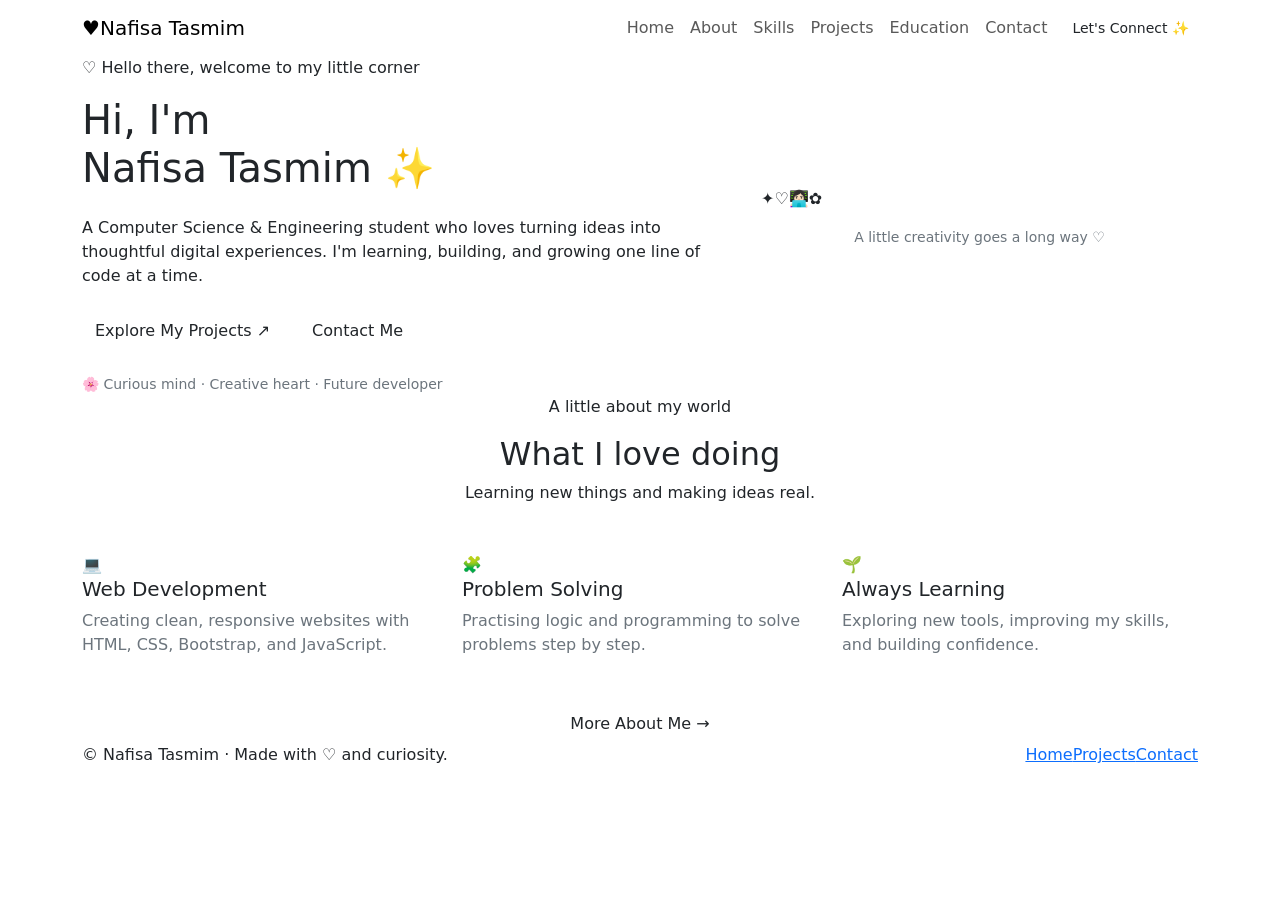
==== index.html @ cc156fcd "Add files via upload" ====
<!doctype html><html lang="en"><head><meta charset="utf-8"><meta name="viewport" content="width=device-width, initial-scale=1"><meta name="description" content="Nafisa Tasmim's CSE student portfolio"><title>Home | Nafisa Tasmim</title><link href="https://cdn.jsdelivr.net/npm/bootstrap@5.3.3/dist/css/bootstrap.min.css" rel="stylesheet"><link rel="stylesheet" href="css/style.css"></head><body><nav class="navbar navbar-expand-lg sticky-top"><div class="container"><a class="navbar-brand" href="index.html"><span class="brand-heart">♥</span>Nafisa Tasmim</a><button class="navbar-toggler" type="button" data-bs-toggle="collapse" data-bs-target="#mainNav" aria-controls="mainNav" aria-expanded="false" aria-label="Toggle navigation"><span class="navbar-toggler-icon"></span></button><div class="collapse navbar-collapse" id="mainNav"><ul class="navbar-nav ms-auto align-items-lg-center"><li class="nav-item"><a class="nav-link" href="index.html">Home</a></li><li class="nav-item"><a class="nav-link" href="about.html">About</a></li><li class="nav-item"><a class="nav-link" href="skills.html">Skills</a></li><li class="nav-item"><a class="nav-link" href="projects.html">Projects</a></li><li class="nav-item"><a class="nav-link" href="education.html">Education</a></li><li class="nav-item"><a class="nav-link" href="contact.html">Contact</a></li><li class="nav-item ms-lg-2 mt-2 mt-lg-0"><a class="btn btn-pink btn-sm" href="contact.html">Let's Connect ✨</a></li></ul></div></div></nav><main><section class="hero"><div class="container"><div class="row align-items-center g-5"><div class="col-lg-7 reveal"><p class="eyebrow mb-3">♡ Hello there, welcome to my little corner</p><h1>Hi, I'm<br><span>Nafisa Tasmim</span> ✨</h1><p class="lead-copy mt-4">A Computer Science & Engineering student who loves turning ideas into thoughtful digital experiences. I'm learning, building, and growing one line of code at a time.</p><div class="d-flex flex-wrap gap-3 mt-4 hero-actions"><a class="btn btn-pink" href="projects.html">Explore My Projects ↗</a><a class="btn btn-outline-pink" href="contact.html">Contact Me</a></div><div class="mt-4 text-secondary small">🌸 Curious mind · Creative heart · Future developer</div></div><div class="col-lg-5 reveal"><div class="avatar-wrap"><span class="sparkle" style="top:10%;left:12%">✦</span><span class="sparkle" style="right:9%;top:20%">♡</span><span class="avatar-face" role="img" aria-label="Cute illustrated avatar">👩🏻‍💻</span><span class="sparkle" style="bottom:8%;right:13%">✿</span></div><p class="text-center text-secondary small mt-3">A little creativity goes a long way ♡</p></div></div></div></section><section class="section-pad"><div class="container"><div class="text-center mb-5"><p class="eyebrow">A little about my world</p><h2 class="section-title">What I love doing</h2><p class="section-subtitle">Learning new things and making ideas real.</p></div><div class="row g-4"><div class="col-md-4 reveal"><div class="soft-card"><div class="icon-bubble">💻</div><h5>Web Development</h5><p class="text-secondary mb-0">Creating clean, responsive websites with HTML, CSS, Bootstrap, and JavaScript.</p></div></div><div class="col-md-4 reveal"><div class="soft-card"><div class="icon-bubble">🧩</div><h5>Problem Solving</h5><p class="text-secondary mb-0">Practising logic and programming to solve problems step by step.</p></div></div><div class="col-md-4 reveal"><div class="soft-card"><div class="icon-bubble">🌱</div><h5>Always Learning</h5><p class="text-secondary mb-0">Exploring new tools, improving my skills, and building confidence.</p></div></div></div><div class="text-center mt-5"><a href="about.html" class="btn btn-outline-pink">More About Me →</a></div></div></section></main><footer class="footer"><div class="container d-flex flex-column flex-sm-row justify-content-between align-items-center gap-2"><span>© <span data-year></span> Nafisa Tasmim · Made with ♡ and curiosity.</span><span><a href="index.html">Home</a><a href="projects.html">Projects</a><a href="contact.html">Contact</a></span></div></footer><script src="https://cdn.jsdelivr.net/npm/bootstrap@5.3.3/dist/js/bootstrap.bundle.min.js"></script><script src="js/script.js"></script></body></html>
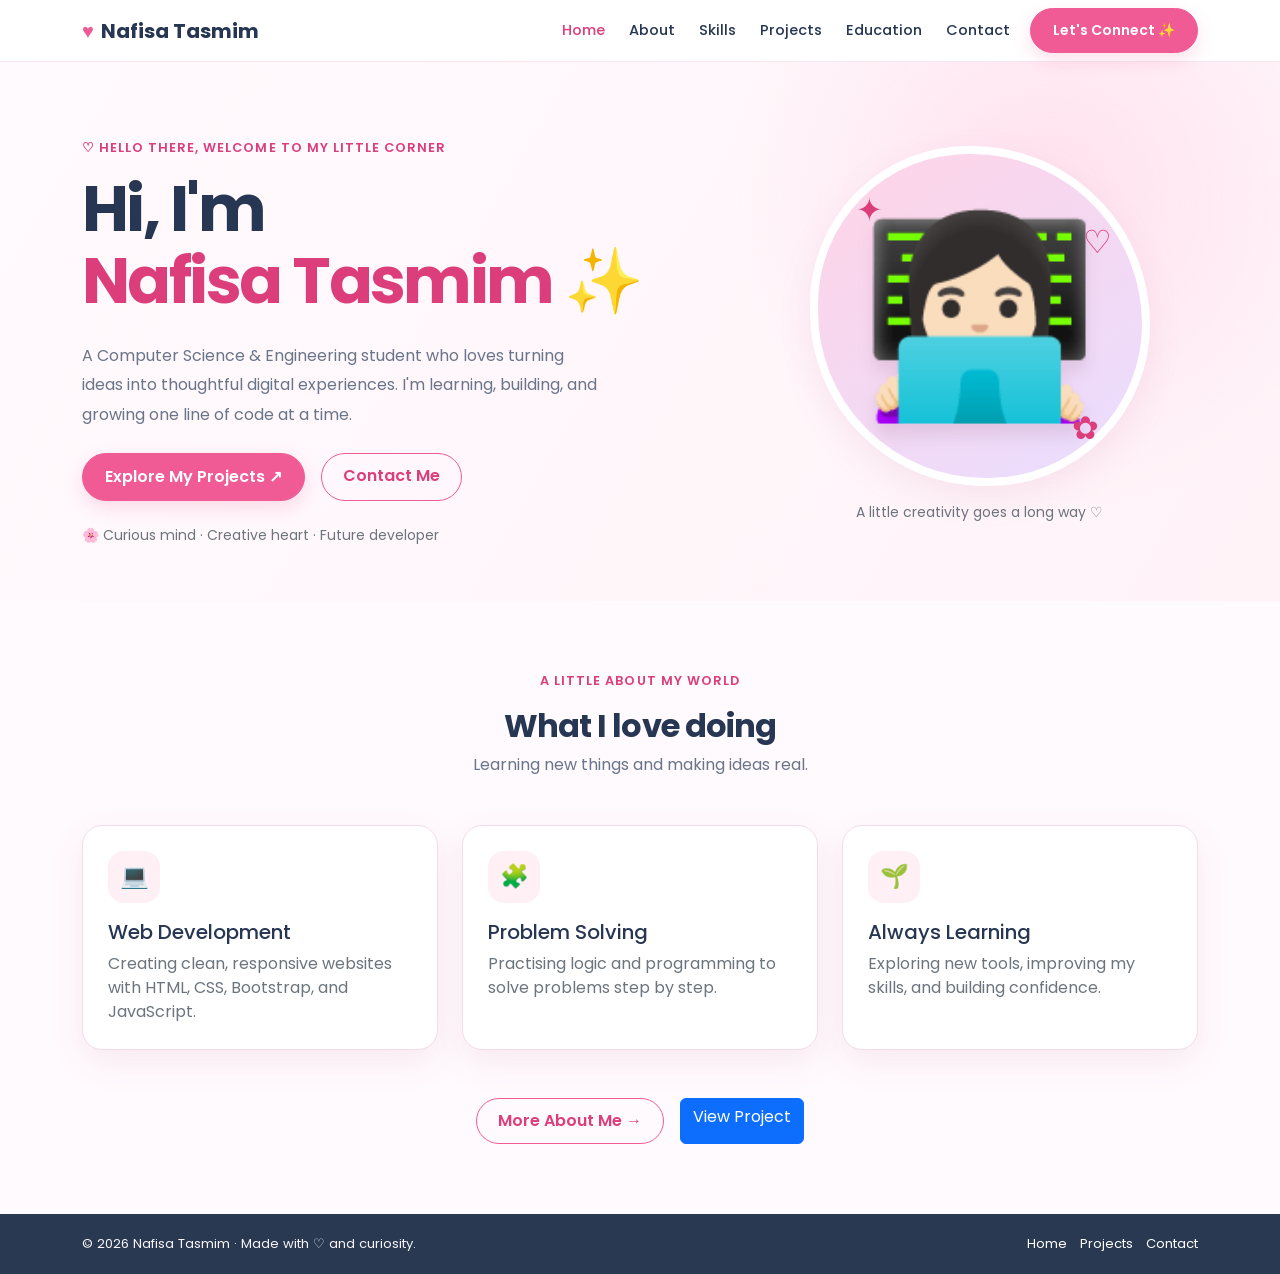
==== commit f2ae2688: "Update index.html" ====
--- a/index.html
+++ b/index.html
@@ -1 +1,113 @@
-<!doctype html><html lang="en"><head><meta charset="utf-8"><meta name="viewport" content="width=device-width, initial-scale=1"><meta name="description" content="Nafisa Tasmim's CSE student portfolio"><title>Home | Nafisa Tasmim</title><link href="https://cdn.jsdelivr.net/npm/bootstrap@5.3.3/dist/css/bootstrap.min.css" rel="stylesheet"><link rel="stylesheet" href="css/style.css"></head><body><nav class="navbar navbar-expand-lg sticky-top"><div class="container"><a class="navbar-brand" href="index.html"><span class="brand-heart">♥</span>Nafisa Tasmim</a><button class="navbar-toggler" type="button" data-bs-toggle="collapse" data-bs-target="#mainNav" aria-controls="mainNav" aria-expanded="false" aria-label="Toggle navigation"><span class="navbar-toggler-icon"></span></button><div class="collapse navbar-collapse" id="mainNav"><ul class="navbar-nav ms-auto align-items-lg-center"><li class="nav-item"><a class="nav-link" href="index.html">Home</a></li><li class="nav-item"><a class="nav-link" href="about.html">About</a></li><li class="nav-item"><a class="nav-link" href="skills.html">Skills</a></li><li class="nav-item"><a class="nav-link" href="projects.html">Projects</a></li><li class="nav-item"><a class="nav-link" href="education.html">Education</a></li><li class="nav-item"><a class="nav-link" href="contact.html">Contact</a></li><li class="nav-item ms-lg-2 mt-2 mt-lg-0"><a class="btn btn-pink btn-sm" href="contact.html">Let's Connect ✨</a></li></ul></div></div></nav><main><section class="hero"><div class="container"><div class="row align-items-center g-5"><div class="col-lg-7 reveal"><p class="eyebrow mb-3">♡ Hello there, welcome to my little corner</p><h1>Hi, I'm<br><span>Nafisa Tasmim</span> ✨</h1><p class="lead-copy mt-4">A Computer Science & Engineering student who loves turning ideas into thoughtful digital experiences. I'm learning, building, and growing one line of code at a time.</p><div class="d-flex flex-wrap gap-3 mt-4 hero-actions"><a class="btn btn-pink" href="projects.html">Explore My Projects ↗</a><a class="btn btn-outline-pink" href="contact.html">Contact Me</a></div><div class="mt-4 text-secondary small">🌸 Curious mind · Creative heart · Future developer</div></div><div class="col-lg-5 reveal"><div class="avatar-wrap"><span class="sparkle" style="top:10%;left:12%">✦</span><span class="sparkle" style="right:9%;top:20%">♡</span><span class="avatar-face" role="img" aria-label="Cute illustrated avatar">👩🏻‍💻</span><span class="sparkle" style="bottom:8%;right:13%">✿</span></div><p class="text-center text-secondary small mt-3">A little creativity goes a long way ♡</p></div></div></div></section><section class="section-pad"><div class="container"><div class="text-center mb-5"><p class="eyebrow">A little about my world</p><h2 class="section-title">What I love doing</h2><p class="section-subtitle">Learning new things and making ideas real.</p></div><div class="row g-4"><div class="col-md-4 reveal"><div class="soft-card"><div class="icon-bubble">💻</div><h5>Web Development</h5><p class="text-secondary mb-0">Creating clean, responsive websites with HTML, CSS, Bootstrap, and JavaScript.</p></div></div><div class="col-md-4 reveal"><div class="soft-card"><div class="icon-bubble">🧩</div><h5>Problem Solving</h5><p class="text-secondary mb-0">Practising logic and programming to solve problems step by step.</p></div></div><div class="col-md-4 reveal"><div class="soft-card"><div class="icon-bubble">🌱</div><h5>Always Learning</h5><p class="text-secondary mb-0">Exploring new tools, improving my skills, and building confidence.</p></div></div></div><div class="text-center mt-5"><a href="about.html" class="btn btn-outline-pink">More About Me →</a></div></div></section></main><footer class="footer"><div class="container d-flex flex-column flex-sm-row justify-content-between align-items-center gap-2"><span>© <span data-year></span> Nafisa Tasmim · Made with ♡ and curiosity.</span><span><a href="index.html">Home</a><a href="projects.html">Projects</a><a href="contact.html">Contact</a></span></div></footer><script src="https://cdn.jsdelivr.net/npm/bootstrap@5.3.3/dist/js/bootstrap.bundle.min.js"></script><script src="js/script.js"></script></body></html>+<!doctype html>
+<html lang="en">
+<head>
+    <meta charset="utf-8">
+    <meta name="viewport" content="width=device-width, initial-scale=1">
+    <meta name="description" content="Nafisa Tasmim's CSE student portfolio">
+    <title>Home | Nafisa Tasmim</title>
+    <link href="https://cdn.jsdelivr.net/npm/bootstrap@5.3.3/dist/css/bootstrap.min.css" rel="stylesheet">
+    <link rel="stylesheet" href="css/style.css">
+</head>
+<body>
+    <nav class="navbar navbar-expand-lg sticky-top">
+        <div class="container">
+            <a class="navbar-brand" href="index.html"><span class="brand-heart">♥</span>Nafisa Tasmim</a>
+            <button class="navbar-toggler" type="button" data-bs-toggle="collapse" data-bs-target="#mainNav" aria-controls="mainNav" aria-expanded="false" aria-label="Toggle navigation">
+                <span class="navbar-toggler-icon"></span>
+            </button>
+            <div class="collapse navbar-collapse" id="mainNav">
+                <ul class="navbar-nav ms-auto align-items-lg-center">
+                    <li class="nav-item"><a class="nav-link" href="index.html">Home</a></li>
+                    <li class="nav-item"><a class="nav-link" href="about.html">About</a></li>
+                    <li class="nav-item"><a class="nav-link" href="skills.html">Skills</a></li>
+                    <li class="nav-item"><a class="nav-link" href="projects.html">Projects</a></li>
+                    <li class="nav-item"><a class="nav-link" href="education.html">Education</a></li>
+                    <li class="nav-item"><a class="nav-link" href="contact.html">Contact</a></li>
+                    <li class="nav-item ms-lg-2 mt-2 mt-lg-0"><a class="btn btn-pink btn-sm" href="contact.html">Let's Connect ✨</a></li>
+                </ul>
+            </div>
+        </div>
+    </nav>
+
+    <main>
+        <section class="hero">
+            <div class="container">
+                <div class="row align-items-center g-5">
+                    <div class="col-lg-7 reveal">
+                        <p class="eyebrow mb-3">♡ Hello there, welcome to my little corner</p>
+                        <h1>Hi, I'm<br><span>Nafisa Tasmim</span> ✨</h1>
+                        <p class="lead-copy mt-4">A Computer Science & Engineering student who loves turning ideas into thoughtful digital experiences. I'm learning, building, and growing one line of code at a time.</p>
+                        <div class="d-flex flex-wrap gap-3 mt-4 hero-actions">
+                            <a class="btn btn-pink" href="projects.html">Explore My Projects ↗</a>
+                            <a class="btn btn-outline-pink" href="contact.html">Contact Me</a>
+                        </div>
+                        <div class="mt-4 text-secondary small">🌸 Curious mind · Creative heart · Future developer</div>
+                    </div>
+                    <div class="col-lg-5 reveal">
+                        <div class="avatar-wrap">
+                            <span class="sparkle" style="top:10%;left:12%">✦</span>
+                            <span class="sparkle" style="right:9%;top:20%">♡</span>
+                            <span class="avatar-face" role="img" aria-label="Cute illustrated avatar">👩🏻‍💻</span>
+                            <span class="sparkle" style="bottom:8%;right:13%">✿</span>
+                        </div>
+                        <p class="text-center text-secondary small mt-3">A little creativity goes a long way ♡</p>
+                    </div>
+                </div>
+            </div>
+        </section>
+
+        <section class="section-pad">
+            <div class="container">
+                <div class="text-center mb-5">
+                    <p class="eyebrow">A little about my world</p>
+                    <h2 class="section-title">What I love doing</h2>
+                    <p class="section-subtitle">Learning new things and making ideas real.</p>
+                </div>
+                <div class="row g-4">
+                    <div class="col-md-4 reveal">
+                        <div class="soft-card">
+                            <div class="icon-bubble">💻</div>
+                            <h5>Web Development</h5>
+                            <p class="text-secondary mb-0">Creating clean, responsive websites with HTML, CSS, Bootstrap, and JavaScript.</p>
+                        </div>
+                    </div>
+                    <div class="col-md-4 reveal">
+                        <div class="soft-card">
+                            <div class="icon-bubble">🧩</div>
+                            <h5>Problem Solving</h5>
+                            <p class="text-secondary mb-0">Practising logic and programming to solve problems step by step.</p>
+                        </div>
+                    </div>
+                    <div class="col-md-4 reveal">
+                        <div class="soft-card">
+                            <div class="icon-bubble">🌱</div>
+                            <h5>Always Learning</h5>
+                            <p class="text-secondary mb-0">Exploring new tools, improving my skills, and building confidence.</p>
+                        </div>
+                    </div>
+                </div>
+                
+                <!-- এখানে তোমার নতুন View Project বাটনটি যোগ করা হলো -->
+                <div class="text-center mt-5 d-flex justify-content-center gap-3 flex-wrap">
+                    <a href="about.html" class="btn btn-outline-pink">More About Me →</a>
+                    <a href="https://nafisacodes.github.io/nafisa_portfolio/University-Management-System/index.html" class="btn btn-primary" target="_blank" rel="noopener noreferrer">
+                        View Project
+                    </a>
+                </div>
+                <!-- বাটন শেষ -->
+
+            </div>
+        </section>
+    </main>
+
+    <footer class="footer">
+        <div class="container d-flex flex-column flex-sm-row justify-content-between align-items-center gap-2">
+            <span>© <span data-year></span> Nafisa Tasmim · Made with ♡ and curiosity.</span>
+            <span><a href="index.html">Home</a><a href="projects.html">Projects</a><a href="contact.html">Contact</a></span>
+        </div>
+    </footer>
+
+    <script src="https://cdn.jsdelivr.net/npm/bootstrap@5.3.3/dist/js/bootstrap.bundle.min.js"></script>
+    <script src="js/script.js"></script>
+</body>
+</html>
--- a/css/style.css
+++ b/css/style.css
@@ -0,0 +1,3 @@
+@import url('https://fonts.googleapis.com/css2?family=Poppins:wght@300;400;500;600;700&display=swap');
+:root{--pink:#f05b96;--pink-dark:#dc3e7c;--pink-soft:#fff0f6;--lav:#f4efff;--ink:#263653;--muted:#69758a;--white:#fff;--line:#f1dce7;--shadow:0 12px 35px #b74f7d18}
+*{box-sizing:border-box}html{scroll-behavior:smooth}body{font-family:'Poppins',sans-serif;background:#fffafd;color:var(--ink);margin:0}a{text-decoration:none}.navbar{background:#ffffffed;backdrop-filter:blur(12px);border-bottom:1px solid #f7e6ee}.navbar-brand{font-weight:700;color:var(--ink)!important}.brand-heart{color:var(--pink);margin-right:7px}.nav-link{font-size:.91rem;color:var(--ink)!important;font-weight:500;margin:0 4px}.nav-link:hover,.nav-link.active{color:var(--pink-dark)!important}.btn-pink{background:var(--pink);color:#fff;border:1px solid var(--pink);border-radius:30px;padding:11px 22px;font-weight:600;box-shadow:0 7px 18px #f05b9630}.btn-pink:hover{background:var(--pink-dark);color:#fff}.btn-outline-pink{border:1px solid var(--pink);color:var(--pink-dark);border-radius:30px;padding:10px 21px;font-weight:600}.btn-outline-pink:hover{background:var(--pink-soft);color:var(--pink-dark)}.hero{padding:76px 0 55px;overflow:hidden;background:radial-gradient(circle at 82% 25%,#ffe1ee 0,transparent 28%),linear-gradient(120deg,#fffafd,#fff3f8)}.eyebrow{color:var(--pink-dark);font-weight:600;letter-spacing:.08em;text-transform:uppercase;font-size:.8rem}.hero h1{font-size:clamp(2.5rem,5vw,4.5rem);font-weight:700;line-height:1.12;letter-spacing:-.04em}.hero h1 span,.text-pink{color:var(--pink-dark)}.lead-copy{color:var(--muted);max-width:520px;line-height:1.85}.avatar-wrap{width:min(340px,80vw);aspect-ratio:1;border-radius:47% 53% 48% 52%;background:linear-gradient(145deg,#ffd4e6,#e9ddff);margin:auto;display:grid;place-items:center;box-shadow:var(--shadow);border:8px solid white;position:relative}.avatar-face{font-size:clamp(8rem,18vw,12rem);filter:drop-shadow(0 12px 8px #7d456b24)}.sparkle{position:absolute;color:var(--pink-dark);font-size:2rem}.section-pad{padding:70px 0}.section-title{font-weight:700;letter-spacing:-.03em}.section-subtitle{color:var(--muted)}.soft-card{height:100%;background:#fff;border:1px solid var(--line);border-radius:20px;padding:25px;box-shadow:var(--shadow);transition:transform .2s,box-shadow .2s}.soft-card:hover{transform:translateY(-5px);box-shadow:0 16px 40px #b74f7d22}.icon-bubble{width:52px;height:52px;display:grid;place-items:center;background:var(--pink-soft);border-radius:16px;font-size:1.45rem;margin-bottom:17px}.page-hero{padding:65px 0 40px;background:linear-gradient(120deg,#fff2f8,#f8f4ff)}.tag{display:inline-block;background:var(--pink-soft);color:#b72b68;border-radius:20px;padding:6px 11px;font-size:.78rem;margin:4px 3px 0 0}.skill-top{display:flex;justify-content:space-between;font-weight:600;font-size:.9rem}.progress{height:8px;background:#f8e6ef;border-radius:20px;margin-top:12px}.progress-bar{background:linear-gradient(90deg,#f05b96,#bd70e9);border-radius:20px}.project-visual{height:155px;border-radius:14px;background:linear-gradient(135deg,#ffe2ee,#eae2ff);display:grid;place-items:center;font-size:4rem;margin-bottom:18px}.timeline{border-left:2px solid #f5c4d9;padding-left:25px}.timeline-item{position:relative;margin-bottom:25px}.timeline-item:before{content:'';position:absolute;width:12px;height:12px;border-radius:50%;background:var(--pink);left:-32px;top:7px;border:3px solid white;box-shadow:0 0 0 2px #f5c4d9}.form-control{border:1px solid #ead9e3;border-radius:12px;padding:12px 14px}.form-control:focus{border-color:#f28ab4;box-shadow:0 0 0 .2rem #f05b9620}.contact-icon{width:44px;height:44px;background:var(--pink-soft);border-radius:50%;display:grid;place-items:center;font-size:1.2rem;flex-shrink:0}.footer{background:#293952;color:#f7f3f7;padding:20px 0;font-size:.82rem}.footer a{color:#fff;margin-left:13px}.footer a:hover{color:#ffb9d5}.quote-band{background:linear-gradient(110deg,#fff0f6,#f3edff);border-radius:20px;padding:26px;text-align:center}.reveal{animation:fadeUp .55s ease both}@keyframes fadeUp{from{opacity:0;transform:translateY(12px)}to{opacity:1;transform:translateY(0)}}@media(max-width:767px){.hero{padding:52px 0 40px;text-align:center}.lead-copy{margin-left:auto;margin-right:auto}.hero-actions{justify-content:center}.section-pad{padding:50px 0}.page-hero{text-align:center;padding:48px 0 32px}}
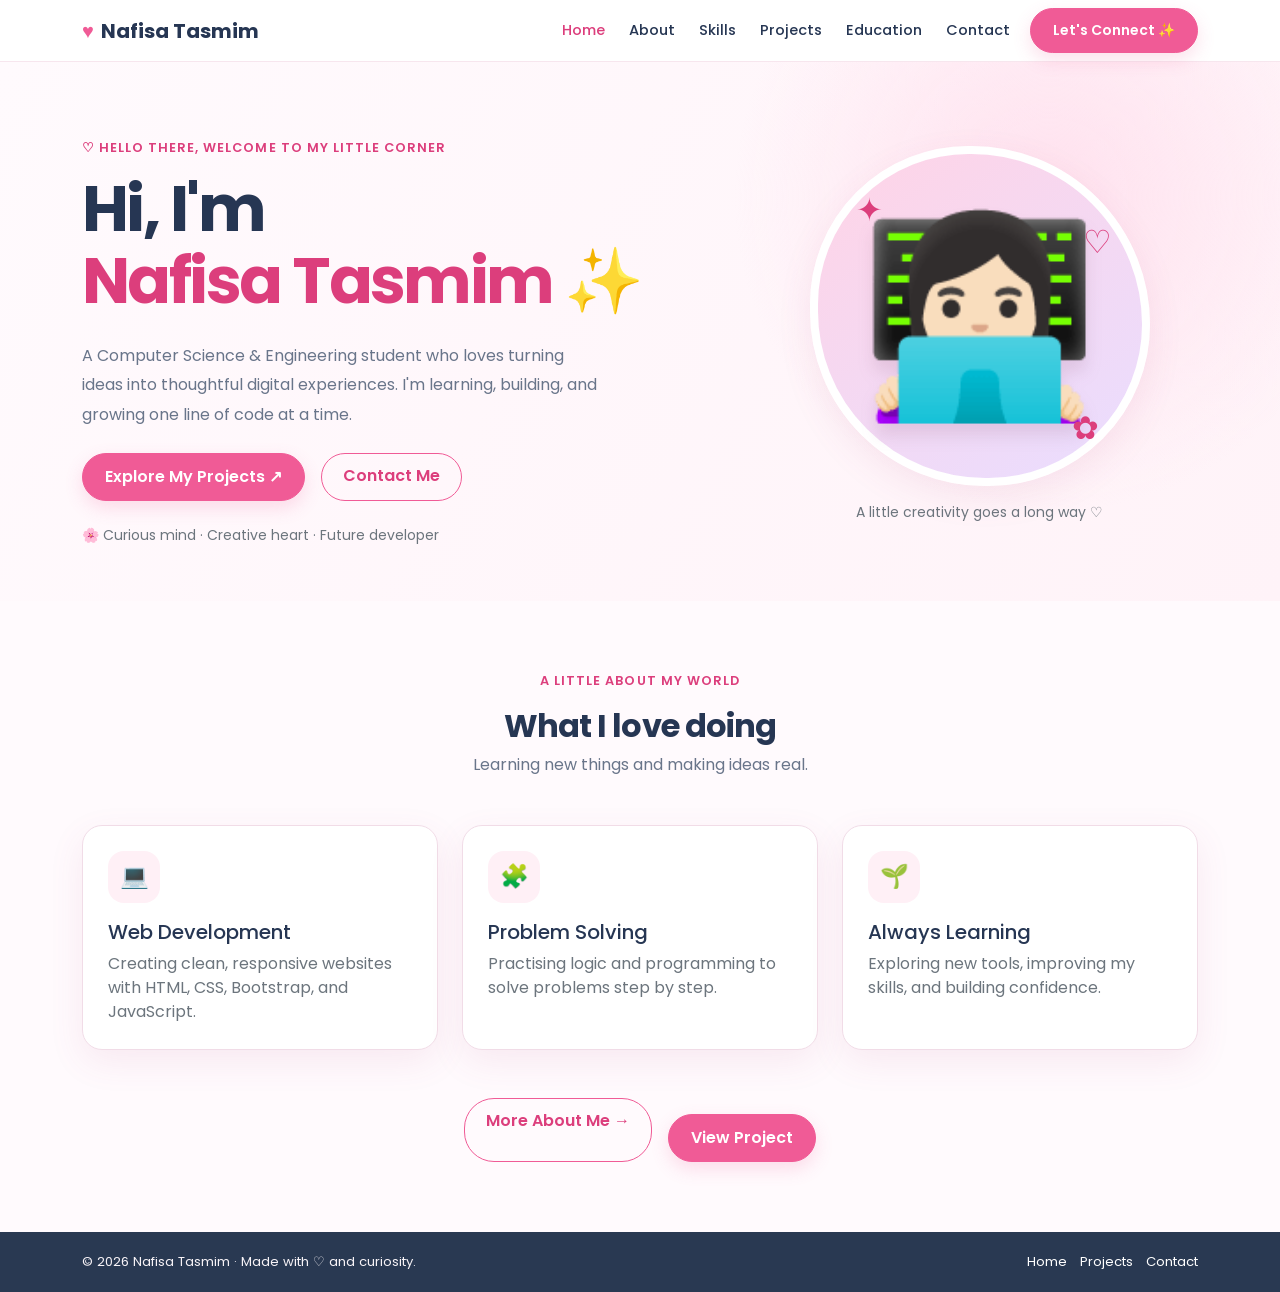
==== commit 8f48a266: "Update index.html" ====
--- a/index.html
+++ b/index.html
@@ -90,9 +90,15 @@
                 <!-- এখানে তোমার নতুন View Project বাটনটি যোগ করা হলো -->
                 <div class="text-center mt-5 d-flex justify-content-center gap-3 flex-wrap">
                     <a href="about.html" class="btn btn-outline-pink">More About Me →</a>
-                    <a href="https://nafisacodes.github.io/nafisa_portfolio/University-Management-System/index.html" class="btn btn-primary" target="_blank" rel="noopener noreferrer">
-                        View Project
-                    </a>
+                   <a
+                    href="https://nafisacodes.github.io/nafisa_portfolio/University-Management-System/index.html"
+                     class="btn btn-pink mt-3"
+                     target="_blank"
+                   rel="noopener noreferrer"
+                               >
+                      View Project
+                       </a>
+                
                 </div>
                 <!-- বাটন শেষ -->
 
